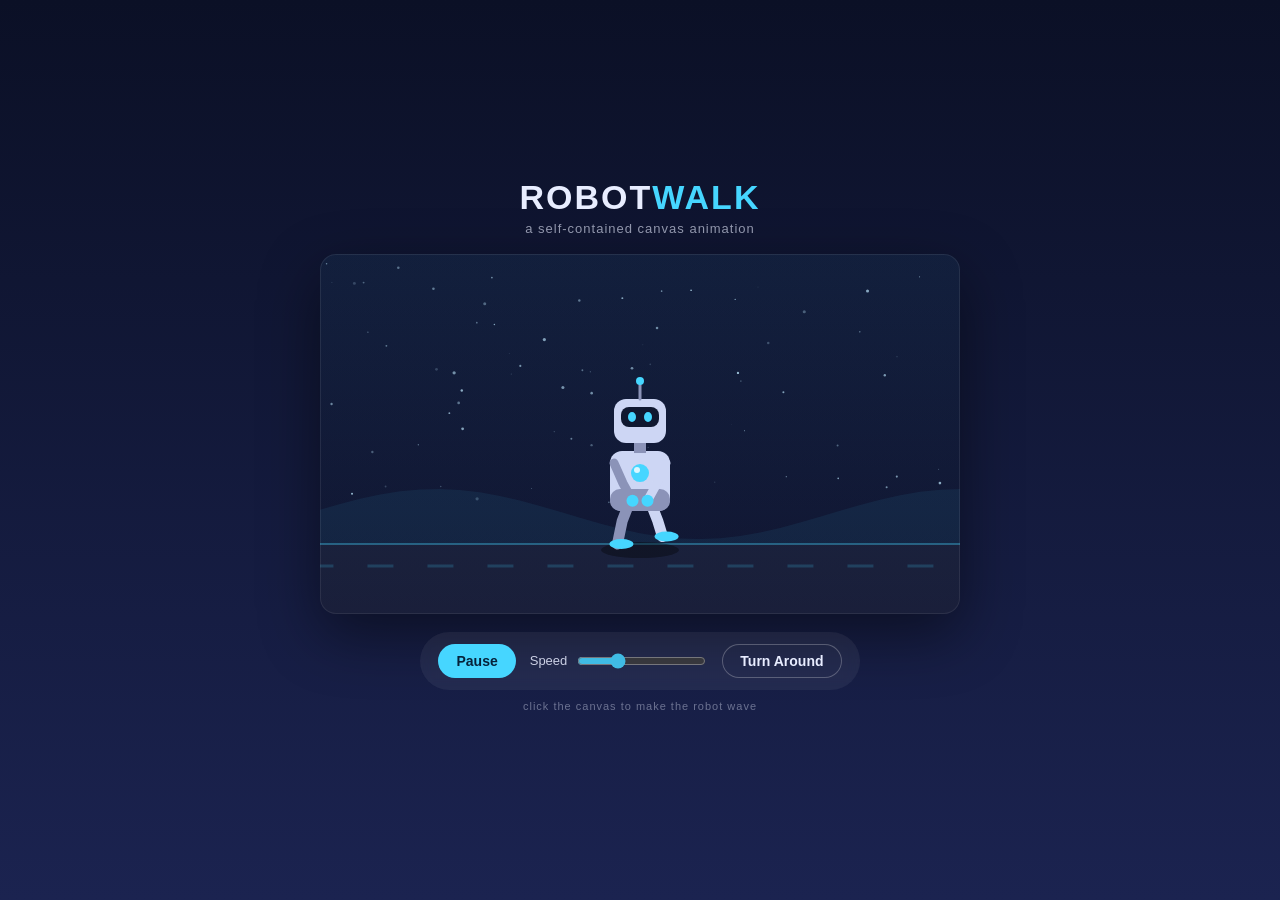
==== RobotWalk.standalone.html @ e6462e0c "Add standalone animated walking robot HTML Self-contained single-file canvas animation: a robot walk" ====
<!DOCTYPE html>
<html lang="en">
<head>
<meta charset="UTF-8">
<meta name="viewport" content="width=device-width, initial-scale=1.0">
<title>Robot Walk</title>
<style>
  :root {
    --bg-top: #0b1026;
    --bg-bottom: #1b2350;
    --accent: #46d6ff;
    --panel: rgba(255, 255, 255, 0.06);
  }
  * { box-sizing: border-box; }
  html, body {
    margin: 0;
    height: 100%;
    font-family: -apple-system, BlinkMacSystemFont, "Segoe UI", Roboto, sans-serif;
    color: #e8edff;
    background: linear-gradient(180deg, var(--bg-top), var(--bg-bottom));
    overflow: hidden;
  }
  .stage {
    position: relative;
    height: 100%;
    display: flex;
    flex-direction: column;
    align-items: center;
    justify-content: center;
  }
  h1 {
    margin: 0 0 4px;
    font-size: clamp(20px, 4vw, 34px);
    letter-spacing: 2px;
    font-weight: 700;
  }
  h1 span { color: var(--accent); }
  .subtitle {
    margin: 0 0 18px;
    font-size: 13px;
    opacity: 0.6;
    letter-spacing: 1px;
  }
  canvas {
    background: linear-gradient(180deg, rgba(70,214,255,0.05), rgba(0,0,0,0.25));
    border-radius: 16px;
    box-shadow: 0 20px 60px rgba(0,0,0,0.45), inset 0 0 0 1px rgba(255,255,255,0.08);
    max-width: 92vw;
    touch-action: none;
  }
  .controls {
    margin-top: 18px;
    display: flex;
    gap: 14px;
    align-items: center;
    flex-wrap: wrap;
    justify-content: center;
    background: var(--panel);
    padding: 12px 18px;
    border-radius: 999px;
    backdrop-filter: blur(6px);
  }
  button {
    background: var(--accent);
    color: #06223a;
    border: none;
    padding: 9px 18px;
    border-radius: 999px;
    font-weight: 700;
    font-size: 14px;
    cursor: pointer;
    transition: transform .12s ease, filter .12s ease;
  }
  button.secondary {
    background: transparent;
    color: #e8edff;
    box-shadow: inset 0 0 0 1px rgba(255,255,255,0.25);
  }
  button:hover { filter: brightness(1.08); transform: translateY(-1px); }
  button:active { transform: translateY(0); }
  .slider {
    display: flex;
    align-items: center;
    gap: 8px;
    font-size: 13px;
    opacity: 0.85;
  }
  input[type=range] { accent-color: var(--accent); cursor: pointer; }
  .hint { margin-top: 10px; font-size: 11px; opacity: 0.4; letter-spacing: 1px; }
</style>
</head>
<body>
<div class="stage">
  <h1>ROBOT<span>WALK</span></h1>
  <p class="subtitle">a self-contained canvas animation</p>

  <canvas id="scene" width="640" height="360"></canvas>

  <div class="controls">
    <button id="toggle">Pause</button>
    <div class="slider">
      <label for="speed">Speed</label>
      <input id="speed" type="range" min="0.2" max="3" step="0.1" value="1">
    </div>
    <button id="dir" class="secondary">Turn Around</button>
  </div>
  <p class="hint">click the canvas to make the robot wave</p>
</div>

<script>
(function () {
  const canvas = document.getElementById('scene');
  const ctx = canvas.getContext('2d');
  const W = canvas.width, H = canvas.height;

  let running = true;
  let speed = 1;
  let facing = 1;          // 1 = right, -1 = left
  let t = 0;               // animation phase
  let worldX = 0;          // for parallax ground scroll
  let waveTimer = 0;       // brief wave gesture countdown

  const groundY = H - 70;

  // --- Background star field (static, generated once) ---
  const stars = Array.from({ length: 70 }, () => ({
    x: Math.random() * W,
    y: Math.random() * (groundY - 40),
    r: Math.random() * 1.4 + 0.3,
    a: Math.random() * 0.6 + 0.2
  }));

  function drawBackground() {
    // sky already from canvas bg, add stars
    for (const s of stars) {
      ctx.globalAlpha = s.a;
      ctx.fillStyle = '#bfe9ff';
      ctx.beginPath();
      ctx.arc(s.x, s.y, s.r, 0, Math.PI * 2);
      ctx.fill();
    }
    ctx.globalAlpha = 1;

    // distant hills
    ctx.fillStyle = 'rgba(70,214,255,0.07)';
    ctx.beginPath();
    ctx.moveTo(0, groundY);
    for (let x = 0; x <= W; x += 20) {
      const y = groundY - 30 - 25 * Math.sin((x + worldX * 0.2) * 0.012);
      ctx.lineTo(x, y);
    }
    ctx.lineTo(W, groundY);
    ctx.closePath();
    ctx.fill();
  }

  function drawGround() {
    ctx.fillStyle = 'rgba(255,255,255,0.04)';
    ctx.fillRect(0, groundY, W, H - groundY);
    ctx.strokeStyle = 'rgba(70,214,255,0.35)';
    ctx.lineWidth = 2;
    ctx.beginPath();
    ctx.moveTo(0, groundY);
    ctx.lineTo(W, groundY);
    ctx.stroke();

    // moving floor dashes for sense of motion
    ctx.strokeStyle = 'rgba(70,214,255,0.18)';
    ctx.lineWidth = 3;
    const spacing = 60;
    const offset = (worldX % spacing + spacing) % spacing;
    for (let x = -offset; x < W; x += spacing) {
      ctx.beginPath();
      ctx.moveTo(x, groundY + 22);
      ctx.lineTo(x + 26, groundY + 22);
      ctx.stroke();
    }
  }

  // Draw the robot centered at (cx, baseY) where baseY is foot contact line.
  function drawRobot(cx, baseY) {
    const swing = Math.sin(t);            // leg/arm swing
    const swing2 = Math.sin(t + Math.PI); // opposite phase
    const bob = Math.abs(Math.sin(t)) * 4; // vertical body bob
    const bodyY = baseY - 90 - bob;

    ctx.save();
    ctx.translate(cx, 0);
    ctx.scale(facing, 1);   // flip horizontally based on direction

    const metal = '#cdd6f4';
    const metalDark = '#8b93b8';
    const accent = '#46d6ff';

    // shadow
    ctx.fillStyle = 'rgba(0,0,0,0.35)';
    ctx.beginPath();
    ctx.ellipse(0, baseY + 6, 42 - bob, 8, 0, 0, Math.PI * 2);
    ctx.fill();

    // legs (hip at bodyY+50)
    const hipY = bodyY + 50;
    drawLeg(-10, hipY, baseY, swing, metalDark, accent);
    drawLeg(10, hipY, baseY, swing2, metal, accent);

    // body
    roundRect(-30, bodyY, 60, 60, 12);
    ctx.fillStyle = metal;
    ctx.fill();
    ctx.fillStyle = metalDark;
    roundRect(-30, bodyY + 38, 60, 22, 10);
    ctx.fill();

    // chest light
    ctx.fillStyle = accent;
    ctx.beginPath();
    ctx.arc(0, bodyY + 22, 9, 0, Math.PI * 2);
    ctx.fill();
    ctx.fillStyle = 'rgba(255,255,255,0.8)';
    ctx.beginPath();
    ctx.arc(-3, bodyY + 19, 3, 0, Math.PI * 2);
    ctx.fill();

    // arms (shoulder at bodyY+10). One arm waves if waveTimer active.
    const waving = waveTimer > 0;
    drawArm(-26, bodyY + 12, swing2 * 0.8, metalDark, accent, false);
    drawArm(26, bodyY + 12, swing * 0.8, metal, accent, waving);

    // neck + head
    ctx.fillStyle = metalDark;
    ctx.fillRect(-6, bodyY - 12, 12, 14);
    roundRect(-26, bodyY - 52, 52, 44, 12);
    ctx.fillStyle = metal;
    ctx.fill();

    // visor
    ctx.fillStyle = '#101830';
    roundRect(-19, bodyY - 44, 38, 20, 8);
    ctx.fill();

    // eyes
    const blink = (Math.sin(t * 0.6) > 0.97) ? 0.2 : 1;
    ctx.fillStyle = accent;
    ctx.beginPath();
    ctx.ellipse(-8, bodyY - 34, 4, 5 * blink, 0, 0, Math.PI * 2);
    ctx.ellipse(8, bodyY - 34, 4, 5 * blink, 0, 0, Math.PI * 2);
    ctx.fill();

    // antenna
    ctx.strokeStyle = metalDark;
    ctx.lineWidth = 3;
    ctx.beginPath();
    ctx.moveTo(0, bodyY - 52);
    ctx.lineTo(0, bodyY - 66);
    ctx.stroke();
    ctx.fillStyle = accent;
    ctx.beginPath();
    ctx.arc(0, bodyY - 70, 4, 0, Math.PI * 2);
    ctx.fill();

    ctx.restore();
  }

  function drawLeg(x, hipY, baseY, swing, color, accent) {
    const legLen = baseY - hipY;
    const angle = swing * 0.5;                  // thigh angle
    const kneeX = x + Math.sin(angle) * legLen * 0.5;
    const kneeY = hipY + Math.cos(angle) * legLen * 0.5;
    // lift foot a bit when swinging forward
    const lift = Math.max(0, swing) * 10;
    const footX = kneeX + Math.sin(angle * 0.6) * legLen * 0.5;
    const footY = baseY - lift;

    ctx.strokeStyle = color;
    ctx.lineWidth = 11;
    ctx.lineCap = 'round';
    ctx.beginPath();
    ctx.moveTo(x, hipY);
    ctx.lineTo(kneeX, kneeY);
    ctx.lineTo(footX, footY);
    ctx.stroke();

    // foot
    ctx.fillStyle = accent;
    ctx.beginPath();
    ctx.ellipse(footX + 4, footY, 12, 5, 0, 0, Math.PI * 2);
    ctx.fill();
  }

  function drawArm(x, shoulderY, swing, color, accent, waving) {
    let elbowX, elbowY, handX, handY;
    if (waving) {
      // raise the arm up and oscillate the forearm
      const w = Math.sin(t * 6) * 0.5;
      elbowX = x + 18;
      elbowY = shoulderY - 18;
      handX = elbowX + 16 + w * 6;
      handY = elbowY - 18 + Math.abs(w) * 4;
    } else {
      const angle = swing * 0.7;
      elbowX = x + Math.sin(angle) * 22;
      elbowY = shoulderY + Math.cos(angle) * 22;
      handX = elbowX + Math.sin(angle * 1.2) * 20;
      handY = elbowY + Math.cos(angle * 1.2) * 20;
    }

    ctx.strokeStyle = color;
    ctx.lineWidth = 9;
    ctx.lineCap = 'round';
    ctx.beginPath();
    ctx.moveTo(x, shoulderY);
    ctx.lineTo(elbowX, elbowY);
    ctx.lineTo(handX, handY);
    ctx.stroke();

    ctx.fillStyle = accent;
    ctx.beginPath();
    ctx.arc(handX, handY, 6, 0, Math.PI * 2);
    ctx.fill();
  }

  function roundRect(x, y, w, h, r) {
    ctx.beginPath();
    ctx.moveTo(x + r, y);
    ctx.arcTo(x + w, y, x + w, y + h, r);
    ctx.arcTo(x + w, y + h, x, y + h, r);
    ctx.arcTo(x, y + h, x, y, r);
    ctx.arcTo(x, y, x + w, y, r);
    ctx.closePath();
  }

  let last = performance.now();
  function frame(now) {
    const dt = Math.min(0.05, (now - last) / 1000);
    last = now;

    if (running) {
      t += dt * 6 * speed;
      worldX += dt * 80 * speed * facing;  // ground scrolls opposite to facing
      if (waveTimer > 0) waveTimer -= dt;
    }

    ctx.clearRect(0, 0, W, H);
    drawBackground();
    drawGround();
    drawRobot(W / 2, groundY);

    requestAnimationFrame(frame);
  }
  requestAnimationFrame(frame);

  // --- Controls ---
  const toggleBtn = document.getElementById('toggle');
  toggleBtn.addEventListener('click', () => {
    running = !running;
    toggleBtn.textContent = running ? 'Pause' : 'Play';
  });

  document.getElementById('speed').addEventListener('input', (e) => {
    speed = parseFloat(e.target.value);
  });

  document.getElementById('dir').addEventListener('click', () => {
    facing *= -1;
  });

  canvas.addEventListener('click', () => {
    waveTimer = 1.6;
  });

  // Keyboard niceties
  window.addEventListener('keydown', (e) => {
    if (e.code === 'Space') { e.preventDefault(); toggleBtn.click(); }
    if (e.code === 'ArrowLeft') facing = -1;
    if (e.code === 'ArrowRight') facing = 1;
  });
})();
</script>
</body>
</html>
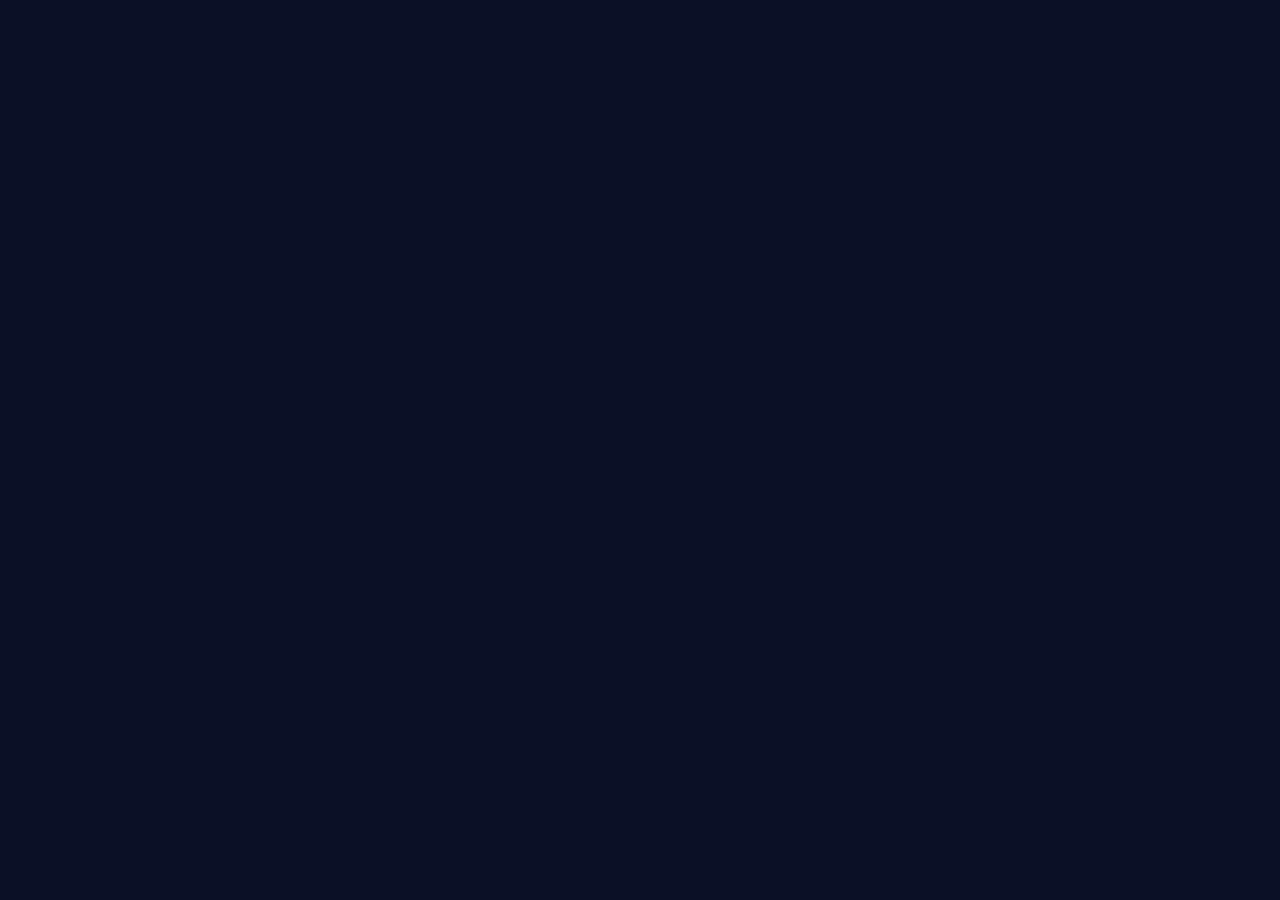
==== commit cd7194e4: "Rebuild RobotWalk as plain-React single file with timeline engine Replace the canvas version with th" ====
--- a/RobotWalk.standalone.html
+++ b/RobotWalk.standalone.html
@@ -4,376 +4,386 @@
 <meta charset="UTF-8">
 <meta name="viewport" content="width=device-width, initial-scale=1.0">
 <title>Robot Walk</title>
+<!-- Plain React via CDN. No build step, no JSX, no Babel: everything below
+     uses React.createElement (aliased to `h`). -->
+<script crossorigin src="https://unpkg.com/react@18/umd/react.production.min.js"></script>
+<script crossorigin src="https://unpkg.com/react-dom@18/umd/react-dom.production.min.js"></script>
 <style>
-  :root {
-    --bg-top: #0b1026;
-    --bg-bottom: #1b2350;
-    --accent: #46d6ff;
-    --panel: rgba(255, 255, 255, 0.06);
-  }
+  :root { --accent: #46d6ff; }
   * { box-sizing: border-box; }
   html, body {
-    margin: 0;
-    height: 100%;
+    margin: 0; height: 100%;
+    background: #0b1026;
+    color: #e8edff;
     font-family: -apple-system, BlinkMacSystemFont, "Segoe UI", Roboto, sans-serif;
-    color: #e8edff;
-    background: linear-gradient(180deg, var(--bg-top), var(--bg-bottom));
-    overflow: hidden;
-  }
-  .stage {
-    position: relative;
-    height: 100%;
-    display: flex;
-    flex-direction: column;
-    align-items: center;
-    justify-content: center;
-  }
-  h1 {
-    margin: 0 0 4px;
-    font-size: clamp(20px, 4vw, 34px);
-    letter-spacing: 2px;
-    font-weight: 700;
-  }
-  h1 span { color: var(--accent); }
-  .subtitle {
-    margin: 0 0 18px;
-    font-size: 13px;
-    opacity: 0.6;
-    letter-spacing: 1px;
-  }
-  canvas {
-    background: linear-gradient(180deg, rgba(70,214,255,0.05), rgba(0,0,0,0.25));
-    border-radius: 16px;
-    box-shadow: 0 20px 60px rgba(0,0,0,0.45), inset 0 0 0 1px rgba(255,255,255,0.08);
-    max-width: 92vw;
-    touch-action: none;
-  }
-  .controls {
-    margin-top: 18px;
-    display: flex;
-    gap: 14px;
-    align-items: center;
-    flex-wrap: wrap;
-    justify-content: center;
-    background: var(--panel);
-    padding: 12px 18px;
-    border-radius: 999px;
-    backdrop-filter: blur(6px);
-  }
-  button {
-    background: var(--accent);
-    color: #06223a;
-    border: none;
-    padding: 9px 18px;
-    border-radius: 999px;
-    font-weight: 700;
-    font-size: 14px;
-    cursor: pointer;
-    transition: transform .12s ease, filter .12s ease;
-  }
-  button.secondary {
-    background: transparent;
-    color: #e8edff;
-    box-shadow: inset 0 0 0 1px rgba(255,255,255,0.25);
-  }
-  button:hover { filter: brightness(1.08); transform: translateY(-1px); }
-  button:active { transform: translateY(0); }
-  .slider {
-    display: flex;
-    align-items: center;
-    gap: 8px;
-    font-size: 13px;
-    opacity: 0.85;
-  }
-  input[type=range] { accent-color: var(--accent); cursor: pointer; }
-  .hint { margin-top: 10px; font-size: 11px; opacity: 0.4; letter-spacing: 1px; }
+  }
+  #root { min-height: 100%; display: flex; align-items: center; justify-content: center; padding: 24px; }
+  .app { width: min(880px, 96vw); }
+  .titlebar { display: flex; align-items: baseline; gap: 10px; margin-bottom: 12px; }
+  .titlebar h1 { margin: 0; font-size: clamp(18px, 3.5vw, 30px); letter-spacing: 2px; }
+  .titlebar h1 span { color: var(--accent); }
+  .titlebar small { opacity: .5; letter-spacing: 1px; }
+  .frame {
+    border-radius: 16px; overflow: hidden;
+    box-shadow: 0 24px 70px rgba(0,0,0,.5), inset 0 0 0 1px rgba(255,255,255,.07);
+    display: block; width: 100%;
+  }
+  .transport {
+    margin-top: 14px; display: flex; align-items: center; gap: 14px;
+    background: rgba(255,255,255,.06); padding: 12px 16px; border-radius: 12px;
+    backdrop-filter: blur(6px); flex-wrap: wrap;
+  }
+  .transport button {
+    background: var(--accent); color: #06223a; border: none;
+    width: 44px; height: 38px; border-radius: 9px; font-size: 16px; font-weight: 800; cursor: pointer;
+  }
+  .transport button:hover { filter: brightness(1.08); }
+  .scrub { flex: 1; min-width: 180px; display: flex; align-items: center; gap: 10px; }
+  .scrub input[type=range] { flex: 1; accent-color: var(--accent); cursor: pointer; }
+  .time { font-variant-numeric: tabular-nums; font-size: 13px; opacity: .8; min-width: 92px; text-align: right; }
+  .chip {
+    font-size: 11px; letter-spacing: 1px; opacity: .7; cursor: pointer;
+    background: transparent; border: 1px solid rgba(255,255,255,.2); color: inherit;
+    padding: 6px 10px; border-radius: 999px;
+  }
+  .chip:hover { border-color: var(--accent); color: var(--accent); }
 </style>
 </head>
 <body>
-<div class="stage">
-  <h1>ROBOT<span>WALK</span></h1>
-  <p class="subtitle">a self-contained canvas animation</p>
-
-  <canvas id="scene" width="640" height="360"></canvas>
-
-  <div class="controls">
-    <button id="toggle">Pause</button>
-    <div class="slider">
-      <label for="speed">Speed</label>
-      <input id="speed" type="range" min="0.2" max="3" step="0.1" value="1">
-    </div>
-    <button id="dir" class="secondary">Turn Around</button>
-  </div>
-  <p class="hint">click the canvas to make the robot wave</p>
-</div>
-
+<div id="root"></div>
 <script>
 (function () {
-  const canvas = document.getElementById('scene');
-  const ctx = canvas.getContext('2d');
-  const W = canvas.width, H = canvas.height;
-
-  let running = true;
-  let speed = 1;
-  let facing = 1;          // 1 = right, -1 = left
-  let t = 0;               // animation phase
-  let worldX = 0;          // for parallax ground scroll
-  let waveTimer = 0;       // brief wave gesture countdown
-
-  const groundY = H - 70;
-
-  // --- Background star field (static, generated once) ---
-  const stars = Array.from({ length: 70 }, () => ({
-    x: Math.random() * W,
-    y: Math.random() * (groundY - 40),
-    r: Math.random() * 1.4 + 0.3,
-    a: Math.random() * 0.6 + 0.2
-  }));
-
-  function drawBackground() {
-    // sky already from canvas bg, add stars
-    for (const s of stars) {
-      ctx.globalAlpha = s.a;
-      ctx.fillStyle = '#bfe9ff';
-      ctx.beginPath();
-      ctx.arc(s.x, s.y, s.r, 0, Math.PI * 2);
-      ctx.fill();
+  "use strict";
+  const { useState, useRef, useEffect, createElement: h } = React;
+
+  // ───────────────────────────── Timeline engine ─────────────────────────────
+  // Easing functions, t in [0,1].
+  const Ease = {
+    linear: t => t,
+    in:     t => t * t * t,
+    out:    t => 1 - Math.pow(1 - t, 3),
+    inOut:  t => (t < 0.5 ? 4 * t * t * t : 1 - Math.pow(-2 * t + 2, 3) / 2),
+    back:   t => { const c = 1.70158; return 1 + (c + 1) * Math.pow(t - 1, 3) + c * Math.pow(t - 1, 2); },
+    bounce: t => {
+      const n = 7.5625, d = 2.75;
+      if (t < 1 / d) return n * t * t;
+      if (t < 2 / d) return n * (t -= 1.5 / d) * t + 0.75;
+      if (t < 2.5 / d) return n * (t -= 2.25 / d) * t + 0.9375;
+      return n * (t -= 2.625 / d) * t + 0.984375;
+    },
+  };
+
+  // Map x from input range to output range with easing. Clamps outside the range.
+  function interpolate(x, inRange, outRange, ease = Ease.linear) {
+    const [x0, x1] = inRange, [y0, y1] = outRange;
+    if (x <= x0) return y0;
+    if (x >= x1) return y1;
+    return y0 + (y1 - y0) * ease((x - x0) / (x1 - x0));
+  }
+
+  // Evaluate a keyframe track at time t. keys: [{ t, v, ease? }] sorted by t.
+  // ease on a key describes the segment ENTERING that key.
+  function animate(t, keys) {
+    if (t <= keys[0].t) return keys[0].v;
+    for (let i = 0; i < keys.length - 1; i++) {
+      const a = keys[i], b = keys[i + 1];
+      if (t >= a.t && t <= b.t) return interpolate(t, [a.t, b.t], [a.v, b.v], b.ease || Ease.linear);
     }
-    ctx.globalAlpha = 1;
-
-    // distant hills
-    ctx.fillStyle = 'rgba(70,214,255,0.07)';
-    ctx.beginPath();
-    ctx.moveTo(0, groundY);
-    for (let x = 0; x <= W; x += 20) {
-      const y = groundY - 30 - 25 * Math.sin((x + worldX * 0.2) * 0.012);
-      ctx.lineTo(x, y);
+    return keys[keys.length - 1].v;
+  }
+
+  const fmt = s => `${Math.floor(s / 60)}:${(s % 60).toFixed(2).padStart(5, "0")}`;
+
+  // <Stage> drives a looping clock and renders children(time). It also owns the
+  // transport UI: play/pause, a scrubber, a time readout, and quick-seek chips.
+  function Stage({ duration, markers = [], children }) {
+    const [time, setTime] = useState(0);
+    const [playing, setPlaying] = useState(true);
+    const raf = useRef(0), last = useRef(null), timeRef = useRef(0);
+    timeRef.current = time;
+
+    useEffect(() => {
+      function loop(now) {
+        if (last.current == null) last.current = now;
+        const dt = (now - last.current) / 1000; last.current = now;
+        if (playing) setTime(t => (t + dt) % duration);
+        raf.current = requestAnimationFrame(loop);
+      }
+      raf.current = requestAnimationFrame(loop);
+      return () => { cancelAnimationFrame(raf.current); last.current = null; };
+    }, [playing, duration]);
+
+    const seek = v => { setPlaying(false); setTime(Math.max(0, Math.min(duration, v))); };
+
+    return h("div", null,
+      children(time),
+      h("div", { className: "transport" },
+        h("button", { onClick: () => setPlaying(p => !p), title: "Play / Pause" }, playing ? "❚❚" : "►"),
+        h("div", { className: "scrub" },
+          h("input", {
+            type: "range", min: 0, max: duration, step: 0.01, value: time,
+            onChange: e => seek(parseFloat(e.target.value)),
+          }),
+        ),
+        h("div", { className: "time" }, `${fmt(time)} / ${fmt(duration)}`),
+        markers.map(m =>
+          h("button", { key: m.t, className: "chip", onClick: () => seek(m.t) }, m.label)),
+      ),
+    );
+  }
+
+  // ───────────────────────────── Scene primitives ─────────────────────────────
+  const C = { metal: "#cdd6f4", metalDark: "#8b93b8", accent: "#46d6ff", dark: "#101830" };
+
+  // A two-segment limb (thigh + shin) built from nested rotations so the knee
+  // follows the thigh. Angles in degrees; 0 points straight down.
+  function Limb({ x, y, upper, lower, thigh, knee, width, color, foot }) {
+    return h("g", { transform: `translate(${x},${y}) rotate(${thigh})` },
+      h("line", { x1: 0, y1: 0, x2: 0, y2: upper, stroke: color, strokeWidth: width, strokeLinecap: "round" }),
+      h("g", { transform: `translate(0,${upper}) rotate(${knee})` },
+        h("line", { x1: 0, y1: 0, x2: 0, y2: lower, stroke: color, strokeWidth: width, strokeLinecap: "round" }),
+        foot && h("ellipse", { cx: 4, cy: lower, rx: 11, ry: 4.5, fill: C.accent }),
+      ),
+    );
+  }
+
+  // The robot. `pose` carries every animatable value; RobotWalkScene computes it.
+  function Robot({ pose }) {
+    const p = pose;
+    const dizzy = p.bodyPitch > 45; // X_X eyes once we're past the point of no return
+    const eye = (cx) => dizzy
+      ? h("g", { stroke: C.accent, strokeWidth: 2.4, strokeLinecap: "round" },
+          h("line", { x1: cx - 4, y1: -38, x2: cx + 4, y2: -30 }),
+          h("line", { x1: cx + 4, y1: -38, x2: cx - 4, y2: -30 }))
+      : h("ellipse", { cx, cy: -34, rx: 4, ry: 5 * p.blink, fill: C.accent });
+
+    return h("g", { transform: `translate(${p.x},${p.y})` },
+      // ground shadow (stays on the floor, shrinks as the robot lifts/falls)
+      h("ellipse", { cx: 0, cy: 70, rx: Math.max(10, 40 - p.drop * 0.25), ry: 7,
+        fill: "rgba(0,0,0,.35)" }),
+
+      // everything that can tip over rotates around the hip
+      h("g", { transform: `translate(0,${p.drop}) rotate(${p.bodyPitch})` },
+        // legs (drawn from the hip downward)
+        Limb({ x: -9, y: 0, upper: 34, lower: 34, thigh: p.legBack, knee: p.kneeBack, width: 11, color: C.metalDark, foot: true }),
+        Limb({ x: 9, y: 0, upper: 34, lower: 34, thigh: p.legFront, knee: p.kneeFront, width: 11, color: C.metal, foot: true }),
+
+        // arms (behind first, then in front)
+        Limb({ x: -22, y: -38, upper: 20, lower: 18, thigh: p.armBack, knee: p.armBack * 0.4, width: 9, color: C.metalDark }),
+
+        // torso
+        h("rect", { x: -28, y: -52, width: 56, height: 56, rx: 12, fill: C.metal }),
+        h("rect", { x: -28, y: -20, width: 56, height: 24, rx: 10, fill: C.metalDark }),
+        h("circle", { cx: 0, cy: -28, r: 9, fill: C.accent }),
+        h("circle", { cx: -3, cy: -31, r: 3, fill: "rgba(255,255,255,.85)" }),
+
+        // head
+        h("rect", { x: -6, y: -64, width: 12, height: 14, fill: C.metalDark }),
+        h("g", { transform: `rotate(${p.headPitch})` },
+          h("rect", { x: -25, y: -98, width: 50, height: 42, rx: 12, fill: C.metal }),
+          h("rect", { x: -18, y: -92, width: 36, height: 20, rx: 8, fill: C.dark }),
+          eye(-8), eye(8),
+          h("line", { x1: 0, y1: -98, x2: 0, y2: -112, stroke: C.metalDark, strokeWidth: 3 }),
+          h("circle", { cx: 0, cy: -115, r: 4, fill: C.accent }),
+        ),
+
+        // front arm last so it reads on top of the torso
+        Limb({ x: 22, y: -38, upper: 20, lower: 18, thigh: p.armFront, knee: p.armFront * 0.4, width: 9, color: C.metal }),
+      ),
+    );
+  }
+
+  // A single building with lit windows.
+  function Building({ x, w, hgt, baseY, color }) {
+    const win = [];
+    for (let wy = baseY - hgt + 14; wy < baseY - 12; wy += 22)
+      for (let wx = x + 8; wx < x + w - 10; wx += 18)
+        win.push(h("rect", { key: wx + "_" + wy, x: wx, y: wy, width: 8, height: 11, rx: 1,
+          fill: (wx * 7 + wy * 13) % 5 === 0 ? "rgba(70,214,255,.55)" : "rgba(255,255,255,.10)" }));
+    return h("g", null,
+      h("rect", { x, y: baseY - hgt, width: w, height: hgt, fill: color }),
+      win);
+  }
+
+  // A parallax layer of buildings that scrolls with the world and wraps around.
+  function BuildingLayer({ scroll, baseY, color, seed, count }) {
+    const span = 900;
+    const off = ((scroll % span) + span) % span;
+    const items = [];
+    for (let k = -1; k < count + 1; k++) {
+      const i = ((k % count) + count) % count;
+      const r = (n) => (Math.sin((seed + i) * n) * 0.5 + 0.5);
+      const w = 70 + r(12.9) * 70;
+      const hgt = 70 + r(78.2) * 150;
+      const x = -off + k * (span / count) + r(3.3) * 20;
+      items.push(h("g", { key: k }, Building({ x, w, hgt, baseY, color })));
     }
-    ctx.lineTo(W, groundY);
-    ctx.closePath();
-    ctx.fill();
-  }
-
-  function drawGround() {
-    ctx.fillStyle = 'rgba(255,255,255,0.04)';
-    ctx.fillRect(0, groundY, W, H - groundY);
-    ctx.strokeStyle = 'rgba(70,214,255,0.35)';
-    ctx.lineWidth = 2;
-    ctx.beginPath();
-    ctx.moveTo(0, groundY);
-    ctx.lineTo(W, groundY);
-    ctx.stroke();
-
-    // moving floor dashes for sense of motion
-    ctx.strokeStyle = 'rgba(70,214,255,0.18)';
-    ctx.lineWidth = 3;
-    const spacing = 60;
-    const offset = (worldX % spacing + spacing) % spacing;
-    for (let x = -offset; x < W; x += spacing) {
-      ctx.beginPath();
-      ctx.moveTo(x, groundY + 22);
-      ctx.lineTo(x + 26, groundY + 22);
-      ctx.stroke();
+    return h("g", null, items);
+  }
+
+  // ───────────────────────────── The walk + the gag ─────────────────────────────
+  const DURATION = 12;     // loop length (s)
+  const TRIP = 7.7;        // the famous stumble
+  const GROUND_Y = 300;
+  const ROBOT_X = 360;
+  const V = 70;            // world units / second while walking
+
+  // World scroll as a closed-form function of time so scrubbing stays exact.
+  // Walk → freeze at the trip → resume after recovery (as if 3s never happened).
+  function worldXAt(t) {
+    if (t < 7.55) return V * t;
+    if (t < 10.55) return V * 7.55;
+    return V * (t - 3.0);
+  }
+
+  // Compute the full robot pose for a given time.
+  function poseAt(t) {
+    const phase = worldXAt(t) * 0.075;       // leg phase tracks the ground
+    const swing = Math.sin(phase);
+    const lift = Math.max(0, -Math.cos(phase));
+
+    // Default: a relaxed walk cycle.
+    const pose = {
+      x: ROBOT_X, y: GROUND_Y - 70, drop: 0,
+      legFront:  swing * 24,
+      legBack:  -swing * 24,
+      kneeFront: lift * 26,
+      kneeBack:  (1 - lift) * 26,
+      armFront: -swing * 20,
+      armBack:   swing * 20,
+      bodyPitch: 3 * Math.sin(phase * 2) + 4,   // gentle forward lean
+      headPitch: 2 * Math.sin(phase * 2),
+      blink: Math.sin(t * 3.1) > 0.96 ? 0.15 : 1,
+      drop: -Math.abs(Math.sin(phase)) * 4,     // body bob
+    };
+
+    // The trip: foot catches at TRIP, body pitches over, faceplant, recover.
+    if (t >= 7.5 && t <= 10.7) {
+      pose.bodyPitch = animate(t, [
+        { t: 7.5,  v: pose.bodyPitch },
+        { t: 7.7,  v: 8,   ease: Ease.out },     // toe catches, torso jolts
+        { t: 8.05, v: 42,  ease: Ease.in },      // tipping past recovery
+        { t: 8.45, v: 86,  ease: Ease.in },      // face toward the floor
+        { t: 8.7,  v: 90,  ease: Ease.bounce },  // flat, with a little oof
+        { t: 9.6,  v: 90 },                       // lying there, regretting it
+        { t: 10.2, v: 38,  ease: Ease.out },     // pushing back up
+        { t: 10.7, v: 4,   ease: Ease.back },    // upright, slight overshoot
+      ]);
+      pose.drop = animate(t, [
+        { t: 7.5,  v: pose.drop },
+        { t: 7.7,  v: -2 },
+        { t: 8.45, v: 28,  ease: Ease.in },
+        { t: 8.7,  v: 40,  ease: Ease.bounce },  // chest near the ground
+        { t: 9.6,  v: 40 },
+        { t: 10.2, v: 12,  ease: Ease.out },
+        { t: 10.7, v: 0,   ease: Ease.out },
+      ]);
+      // arms flail up, then sprawl, then push off the ground
+      pose.armFront = animate(t, [
+        { t: 7.6, v: pose.armFront },
+        { t: 7.85, v: -150, ease: Ease.out },
+        { t: 8.5,  v: -40,  ease: Ease.in },
+        { t: 9.6,  v: -30 },
+        { t: 10.2, v: 20,   ease: Ease.out },
+        { t: 10.7, v: 0 },
+      ]);
+      pose.armBack = animate(t, [
+        { t: 7.6, v: pose.armBack },
+        { t: 7.85, v: 150, ease: Ease.out },
+        { t: 8.5,  v: 40,  ease: Ease.in },
+        { t: 9.6,  v: 30 },
+        { t: 10.2, v: -20, ease: Ease.out },
+        { t: 10.7, v: 0 },
+      ]);
+      // the offending front leg snags, the back leg swings up behind
+      pose.legFront = animate(t, [
+        { t: 7.55, v: pose.legFront }, { t: 7.7, v: -18, ease: Ease.out },
+        { t: 8.5, v: -25 }, { t: 10.2, v: -10, ease: Ease.out }, { t: 10.7, v: pose.legFront },
+      ]);
+      pose.legBack = animate(t, [
+        { t: 7.55, v: pose.legBack }, { t: 7.9, v: 30, ease: Ease.out },
+        { t: 8.5, v: 22 }, { t: 10.2, v: 10, ease: Ease.out }, { t: 10.7, v: pose.legBack },
+      ]);
+      pose.kneeFront = 10; pose.kneeBack = 18;
+      pose.headPitch = animate(t, [
+        { t: 7.6, v: 0 }, { t: 8.5, v: 12 }, { t: 9.6, v: 12 }, { t: 10.7, v: 0 },
+      ]);
     }
-  }
-
-  // Draw the robot centered at (cx, baseY) where baseY is foot contact line.
-  function drawRobot(cx, baseY) {
-    const swing = Math.sin(t);            // leg/arm swing
-    const swing2 = Math.sin(t + Math.PI); // opposite phase
-    const bob = Math.abs(Math.sin(t)) * 4; // vertical body bob
-    const bodyY = baseY - 90 - bob;
-
-    ctx.save();
-    ctx.translate(cx, 0);
-    ctx.scale(facing, 1);   // flip horizontally based on direction
-
-    const metal = '#cdd6f4';
-    const metalDark = '#8b93b8';
-    const accent = '#46d6ff';
-
-    // shadow
-    ctx.fillStyle = 'rgba(0,0,0,0.35)';
-    ctx.beginPath();
-    ctx.ellipse(0, baseY + 6, 42 - bob, 8, 0, 0, Math.PI * 2);
-    ctx.fill();
-
-    // legs (hip at bodyY+50)
-    const hipY = bodyY + 50;
-    drawLeg(-10, hipY, baseY, swing, metalDark, accent);
-    drawLeg(10, hipY, baseY, swing2, metal, accent);
-
-    // body
-    roundRect(-30, bodyY, 60, 60, 12);
-    ctx.fillStyle = metal;
-    ctx.fill();
-    ctx.fillStyle = metalDark;
-    roundRect(-30, bodyY + 38, 60, 22, 10);
-    ctx.fill();
-
-    // chest light
-    ctx.fillStyle = accent;
-    ctx.beginPath();
-    ctx.arc(0, bodyY + 22, 9, 0, Math.PI * 2);
-    ctx.fill();
-    ctx.fillStyle = 'rgba(255,255,255,0.8)';
-    ctx.beginPath();
-    ctx.arc(-3, bodyY + 19, 3, 0, Math.PI * 2);
-    ctx.fill();
-
-    // arms (shoulder at bodyY+10). One arm waves if waveTimer active.
-    const waving = waveTimer > 0;
-    drawArm(-26, bodyY + 12, swing2 * 0.8, metalDark, accent, false);
-    drawArm(26, bodyY + 12, swing * 0.8, metal, accent, waving);
-
-    // neck + head
-    ctx.fillStyle = metalDark;
-    ctx.fillRect(-6, bodyY - 12, 12, 14);
-    roundRect(-26, bodyY - 52, 52, 44, 12);
-    ctx.fillStyle = metal;
-    ctx.fill();
-
-    // visor
-    ctx.fillStyle = '#101830';
-    roundRect(-19, bodyY - 44, 38, 20, 8);
-    ctx.fill();
-
-    // eyes
-    const blink = (Math.sin(t * 0.6) > 0.97) ? 0.2 : 1;
-    ctx.fillStyle = accent;
-    ctx.beginPath();
-    ctx.ellipse(-8, bodyY - 34, 4, 5 * blink, 0, 0, Math.PI * 2);
-    ctx.ellipse(8, bodyY - 34, 4, 5 * blink, 0, 0, Math.PI * 2);
-    ctx.fill();
-
-    // antenna
-    ctx.strokeStyle = metalDark;
-    ctx.lineWidth = 3;
-    ctx.beginPath();
-    ctx.moveTo(0, bodyY - 52);
-    ctx.lineTo(0, bodyY - 66);
-    ctx.stroke();
-    ctx.fillStyle = accent;
-    ctx.beginPath();
-    ctx.arc(0, bodyY - 70, 4, 0, Math.PI * 2);
-    ctx.fill();
-
-    ctx.restore();
-  }
-
-  function drawLeg(x, hipY, baseY, swing, color, accent) {
-    const legLen = baseY - hipY;
-    const angle = swing * 0.5;                  // thigh angle
-    const kneeX = x + Math.sin(angle) * legLen * 0.5;
-    const kneeY = hipY + Math.cos(angle) * legLen * 0.5;
-    // lift foot a bit when swinging forward
-    const lift = Math.max(0, swing) * 10;
-    const footX = kneeX + Math.sin(angle * 0.6) * legLen * 0.5;
-    const footY = baseY - lift;
-
-    ctx.strokeStyle = color;
-    ctx.lineWidth = 11;
-    ctx.lineCap = 'round';
-    ctx.beginPath();
-    ctx.moveTo(x, hipY);
-    ctx.lineTo(kneeX, kneeY);
-    ctx.lineTo(footX, footY);
-    ctx.stroke();
-
-    // foot
-    ctx.fillStyle = accent;
-    ctx.beginPath();
-    ctx.ellipse(footX + 4, footY, 12, 5, 0, 0, Math.PI * 2);
-    ctx.fill();
-  }
-
-  function drawArm(x, shoulderY, swing, color, accent, waving) {
-    let elbowX, elbowY, handX, handY;
-    if (waving) {
-      // raise the arm up and oscillate the forearm
-      const w = Math.sin(t * 6) * 0.5;
-      elbowX = x + 18;
-      elbowY = shoulderY - 18;
-      handX = elbowX + 16 + w * 6;
-      handY = elbowY - 18 + Math.abs(w) * 4;
-    } else {
-      const angle = swing * 0.7;
-      elbowX = x + Math.sin(angle) * 22;
-      elbowY = shoulderY + Math.cos(angle) * 22;
-      handX = elbowX + Math.sin(angle * 1.2) * 20;
-      handY = elbowY + Math.cos(angle * 1.2) * 20;
-    }
-
-    ctx.strokeStyle = color;
-    ctx.lineWidth = 9;
-    ctx.lineCap = 'round';
-    ctx.beginPath();
-    ctx.moveTo(x, shoulderY);
-    ctx.lineTo(elbowX, elbowY);
-    ctx.lineTo(handX, handY);
-    ctx.stroke();
-
-    ctx.fillStyle = accent;
-    ctx.beginPath();
-    ctx.arc(handX, handY, 6, 0, Math.PI * 2);
-    ctx.fill();
-  }
-
-  function roundRect(x, y, w, h, r) {
-    ctx.beginPath();
-    ctx.moveTo(x + r, y);
-    ctx.arcTo(x + w, y, x + w, y + h, r);
-    ctx.arcTo(x + w, y + h, x, y + h, r);
-    ctx.arcTo(x, y + h, x, y, r);
-    ctx.arcTo(x, y, x + w, y, r);
-    ctx.closePath();
-  }
-
-  let last = performance.now();
-  function frame(now) {
-    const dt = Math.min(0.05, (now - last) / 1000);
-    last = now;
-
-    if (running) {
-      t += dt * 6 * speed;
-      worldX += dt * 80 * speed * facing;  // ground scrolls opposite to facing
-      if (waveTimer > 0) waveTimer -= dt;
-    }
-
-    ctx.clearRect(0, 0, W, H);
-    drawBackground();
-    drawGround();
-    drawRobot(W / 2, groundY);
-
-    requestAnimationFrame(frame);
-  }
-  requestAnimationFrame(frame);
-
-  // --- Controls ---
-  const toggleBtn = document.getElementById('toggle');
-  toggleBtn.addEventListener('click', () => {
-    running = !running;
-    toggleBtn.textContent = running ? 'Pause' : 'Play';
-  });
-
-  document.getElementById('speed').addEventListener('input', (e) => {
-    speed = parseFloat(e.target.value);
-  });
-
-  document.getElementById('dir').addEventListener('click', () => {
-    facing *= -1;
-  });
-
-  canvas.addEventListener('click', () => {
-    waveTimer = 1.6;
-  });
-
-  // Keyboard niceties
-  window.addEventListener('keydown', (e) => {
-    if (e.code === 'Space') { e.preventDefault(); toggleBtn.click(); }
-    if (e.code === 'ArrowLeft') facing = -1;
-    if (e.code === 'ArrowRight') facing = 1;
-  });
+    return pose;
+  }
+
+  function RobotWalkScene(time) {
+    const t = time % DURATION;
+    const scroll = worldXAt(t);
+    const tripping = t > 7.7 && t < 8.7;
+
+    return h("svg", { className: "frame", viewBox: "0 0 720 360",
+        preserveAspectRatio: "xMidYMid meet" },
+      h("defs", null,
+        h("linearGradient", { id: "sky", x1: 0, y1: 0, x2: 0, y2: 1 },
+          h("stop", { offset: "0%", stopColor: "#0b1026" }),
+          h("stop", { offset: "70%", stopColor: "#1b2350" }),
+          h("stop", { offset: "100%", stopColor: "#27305f" })),
+      ),
+      h("rect", { x: 0, y: 0, width: 720, height: 360, fill: "url(#sky)" }),
+
+      // stars
+      h("g", { fill: "#bfe9ff" },
+        Array.from({ length: 50 }, (_, i) => h("circle", {
+          key: i, cx: (i * 137.5) % 720, cy: (i * 53) % 200,
+          r: (i % 3) * 0.5 + 0.4, opacity: 0.25 + (i % 5) * 0.12 }))),
+
+      // parallax cityscape, far → near
+      BuildingLayer({ scroll: scroll * 0.18, baseY: 300, color: "rgba(70,214,255,.10)", seed: 1, count: 6 }),
+      BuildingLayer({ scroll: scroll * 0.4,  baseY: 305, color: "rgba(40,60,120,.55)",  seed: 2, count: 7 }),
+
+      // ground
+      h("rect", { x: 0, y: GROUND_Y, width: 720, height: 60, fill: "rgba(255,255,255,.04)" }),
+      h("line", { x1: 0, y1: GROUND_Y, x2: 720, y2: GROUND_Y, stroke: "rgba(70,214,255,.35)", strokeWidth: 2 }),
+      h("g", { stroke: "rgba(70,214,255,.18)", strokeWidth: 3 },
+        Array.from({ length: 14 }, (_, i) => {
+          const x = ((i * 60 - (scroll % 60)) % 780 + 780) % 780 - 30;
+          return h("line", { key: i, x1: x, y1: GROUND_Y + 20, x2: x + 26, y2: GROUND_Y + 20 });
+        })),
+
+      // a little stray bolt on the ground — the thing it trips over
+      (function () {
+        const bx = ROBOT_X + (worldXAt(TRIP) - scroll) + 22;
+        return h("g", { transform: `translate(${bx}, ${GROUND_Y - 4})` },
+          h("rect", { x: -5, y: -3, width: 10, height: 6, rx: 1, fill: C.metalDark }),
+          h("rect", { x: -2, y: -8, width: 4, height: 6, fill: C.metal }));
+      })(),
+
+      h(Robot, { pose: poseAt(t) }),
+
+      // gag caption
+      tripping && h("text", {
+        x: ROBOT_X + 70, y: GROUND_Y - 120, fill: C.accent, fontSize: 26,
+        fontFamily: "monospace", fontWeight: "bold",
+        opacity: interpolate(t, [7.7, 7.9], [0, 1]) * interpolate(t, [8.4, 8.7], [1, 0]),
+        transform: `rotate(-8 ${ROBOT_X + 70} ${GROUND_Y - 120})`,
+      }, "whoa—!"),
+    );
+  }
+
+  // ───────────────────────────── Mount ─────────────────────────────
+  function App() {
+    return h("div", { className: "app" },
+      h("div", { className: "titlebar" },
+        h("h1", null, "ROBOT", h("span", null, "WALK")),
+        h("small", null, "plain React.createElement · timeline + keyframes")),
+      h(Stage, {
+        duration: DURATION,
+        markers: [
+          { t: 0, label: "start" },
+          { t: TRIP, label: "trip @7.7s" },
+          { t: 10.7, label: "recovered" },
+        ],
+      }, time => RobotWalkScene(time)),
+    );
+  }
+
+  ReactDOM.createRoot(document.getElementById("root")).render(h(App));
 })();
 </script>
 </body>
